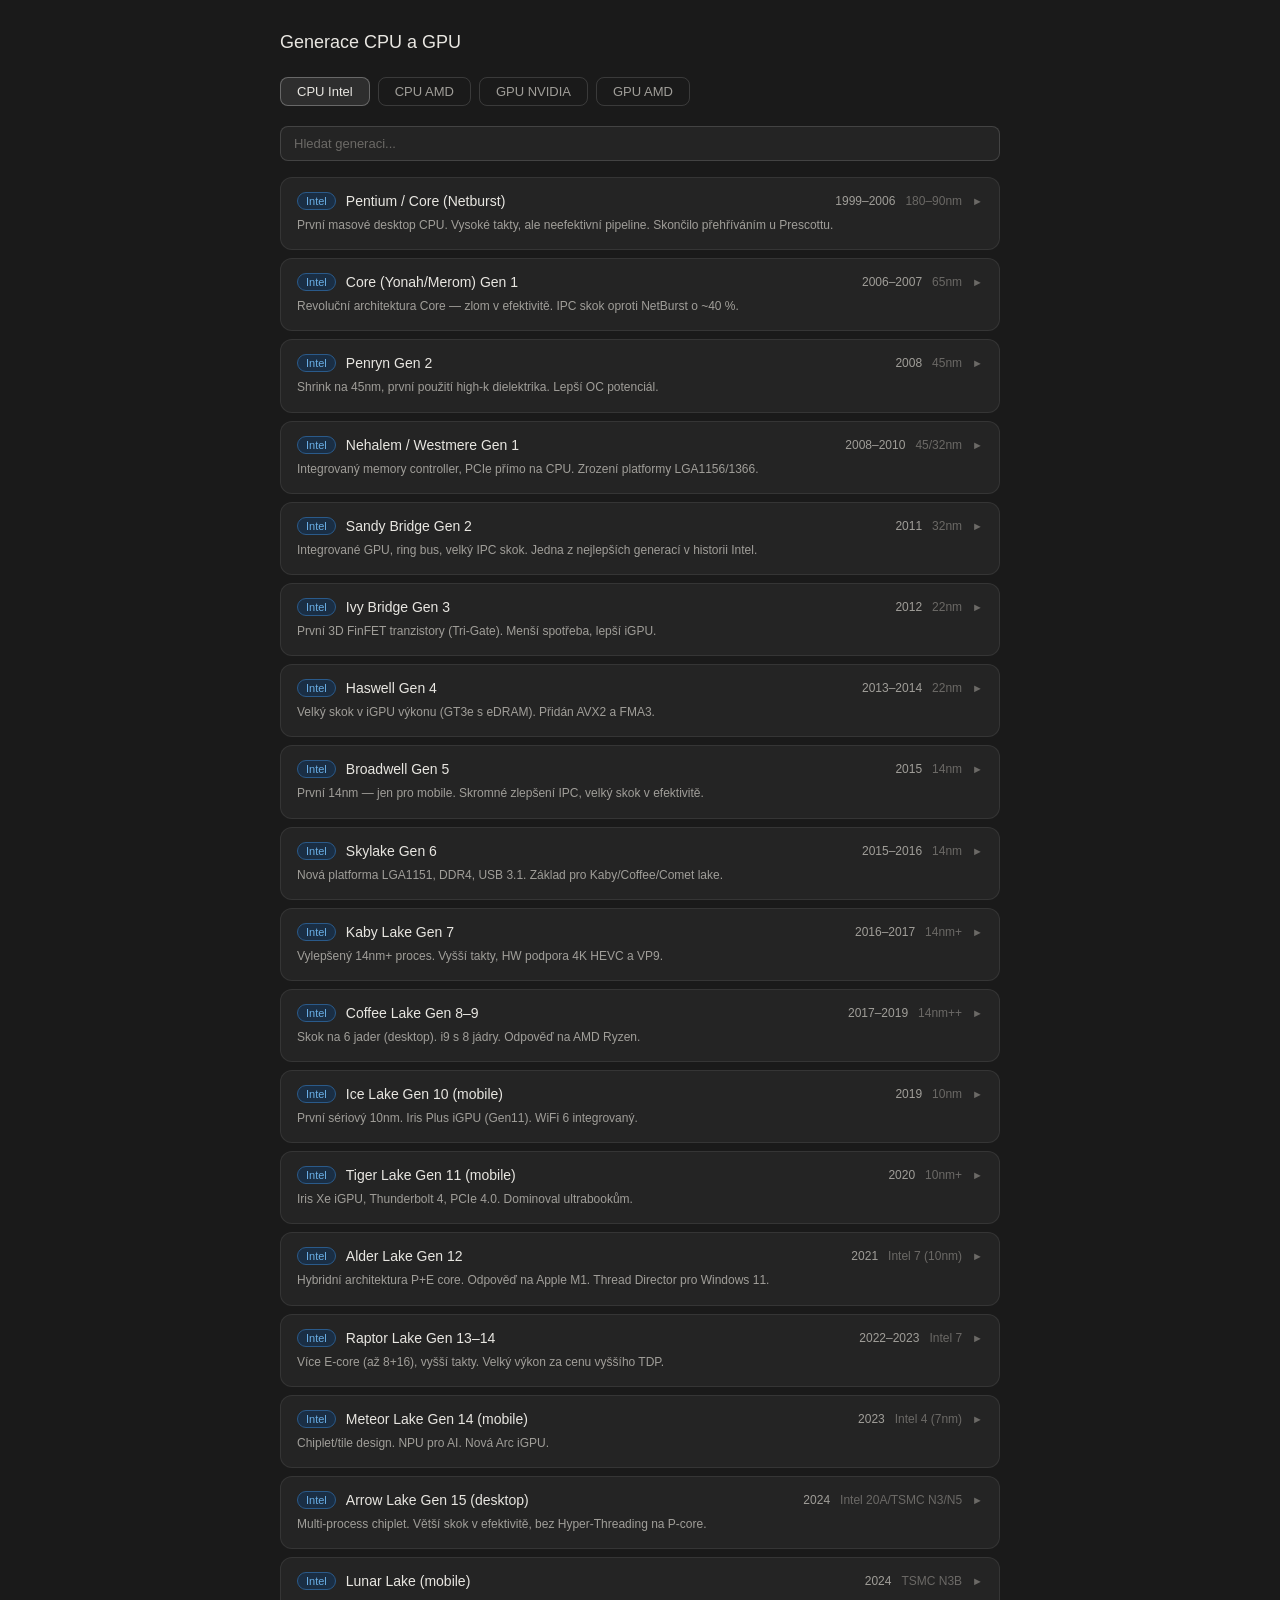
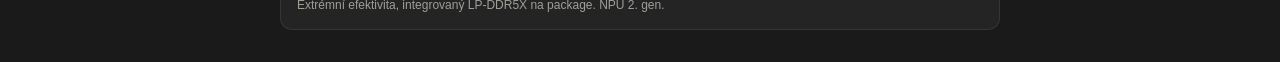
==== index.html @ dc282449 "renamed" ====
<!DOCTYPE html>
<html lang="cs">
<head>
  <meta charset="UTF-8">
  <meta name="viewport" content="width=device-width, initial-scale=1.0">
  <title>Generace CPU a GPU — Intel, AMD, NVIDIA</title>
  <link rel="stylesheet" href="style.css">
</head>
<body>

<div class="container">
  <h1>Generace CPU a GPU</h1>

  <div class="tabs" id="category-tabs">
    <button class="tab active" onclick="setCategory('cpu_intel', this)">CPU Intel</button>
    <button class="tab" onclick="setCategory('cpu_amd', this)">CPU AMD</button>
    <button class="tab" onclick="setCategory('gpu_nvidia', this)">GPU NVIDIA</button>
    <button class="tab" onclick="setCategory('gpu_amd', this)">GPU AMD</button>
  </div>

  <input class="search" type="text" placeholder="Hledat generaci..." oninput="filterCards(this.value)" id="search-input">

  <div class="gen-list" id="gen-list"></div>
</div>

<script>
const data = {
  cpu_intel: [
    { name:"Pentium / Core (Netburst)", year:"1999–2006", node:"180–90nm", badge:"Intel", tagline:"První masové desktop CPU. Vysoké takty, ale neefektivní pipeline. Skončilo přehříváním u Prescottu.", ipc:"Nízké", tdp:"25–130W", cores:"1", tech:["Hyper-Threading","NetBurst","SSE2","64-bit EM64T"] },
    { name:"Core (Yonah/Merom) Gen 1", year:"2006–2007", node:"65nm", badge:"Intel", tagline:"Revoluční architektura Core — zlom v efektivitě. IPC skok oproti NetBurst o ~40 %.", ipc:"Střední", tdp:"35–65W", cores:"2", tech:["Core mikroarchitektura","SSE3","VT-x","64-bit"] },
    { name:"Penryn Gen 2", year:"2008", node:"45nm", badge:"Intel", tagline:"Shrink na 45nm, první použití high-k dielektrika. Lepší OC potenciál.", ipc:"Střední+", tdp:"25–65W", cores:"2–4", tech:["High-k metal gate","SSE4.1","Hafnium gate"] },
    { name:"Nehalem / Westmere Gen 1", year:"2008–2010", node:"45/32nm", badge:"Intel", tagline:"Integrovaný memory controller, PCIe přímo na CPU. Zrození platformy LGA1156/1366.", ipc:"Vysoké", tdp:"45–130W", cores:"2–6", tech:["IMC","HyperThreading","QuickPath","Turbo Boost 1.0","SSE4.2"] },
    { name:"Sandy Bridge Gen 2", year:"2011", node:"32nm", badge:"Intel", tagline:"Integrované GPU, ring bus, velký IPC skok. Jedna z nejlepších generací v historii Intel.", ipc:"Velmi vysoké", tdp:"35–95W", cores:"2–6", tech:["Ring Bus","Intel HD Graphics","AVX","Turbo Boost 2.0","Quick Sync"] },
    { name:"Ivy Bridge Gen 3", year:"2012", node:"22nm", badge:"Intel", tagline:"První 3D FinFET tranzistory (Tri-Gate). Menší spotřeba, lepší iGPU.", ipc:"Velmi vysoké", tdp:"35–77W", cores:"2–4", tech:["FinFET Tri-Gate","PCIe 3.0","DX11 iGPU","USB 3.0"] },
    { name:"Haswell Gen 4", year:"2013–2014", node:"22nm", badge:"Intel", tagline:"Velký skok v iGPU výkonu (GT3e s eDRAM). Přidán AVX2 a FMA3.", ipc:"Velmi vysoké+", tdp:"15–84W", cores:"2–4", tech:["AVX2","FMA3","Iris Pro (eDRAM)","Transactional memory","VT-d"] },
    { name:"Broadwell Gen 5", year:"2015", node:"14nm", badge:"Intel", tagline:"První 14nm — jen pro mobile. Skromné zlepšení IPC, velký skok v efektivitě.", ipc:"Velmi vysoké+", tdp:"7,5–65W", cores:"2–4", tech:["14nm","eDRAM L4","Iris Pro 6200"] },
    { name:"Skylake Gen 6", year:"2015–2016", node:"14nm", badge:"Intel", tagline:"Nová platforma LGA1151, DDR4, USB 3.1. Základ pro Kaby/Coffee/Comet lake.", ipc:"+5 % vs Broadwell", tdp:"15–91W", cores:"2–4", tech:["DDR4","USB 3.1","Thunderbolt 3","Speed Shift","SGX"] },
    { name:"Kaby Lake Gen 7", year:"2016–2017", node:"14nm+", badge:"Intel", tagline:"Vylepšený 14nm+ proces. Vyšší takty, HW podpora 4K HEVC a VP9.", ipc:"+5 % vs Skylake", tdp:"15–91W", cores:"2–4", tech:["14nm+","Optane Memory","HEVC 10-bit HW","Speed Shift 2.0"] },
    { name:"Coffee Lake Gen 8–9", year:"2017–2019", node:"14nm++", badge:"Intel", tagline:"Skok na 6 jader (desktop). i9 s 8 jádry. Odpověď na AMD Ryzen.", ipc:"+3–5 %", tdp:"15–95W", cores:"2–8", tech:["14nm++","6 jader mainstream","Intel Mesh","L3 cache slab"] },
    { name:"Ice Lake Gen 10 (mobile)", year:"2019", node:"10nm", badge:"Intel", tagline:"První sériový 10nm. Iris Plus iGPU (Gen11). WiFi 6 integrovaný.", ipc:"+18 % IPC (Sunny Cove)", tdp:"9–28W", cores:"2–4", tech:["Sunny Cove","Gen11 iGPU","WiFi 6","Thunderbolt 3","DL Boost"] },
    { name:"Tiger Lake Gen 11 (mobile)", year:"2020", node:"10nm+", badge:"Intel", tagline:"Iris Xe iGPU, Thunderbolt 4, PCIe 4.0. Dominoval ultrabookům.", ipc:"+19 % (Willow Cove)", tdp:"7–28W", cores:"2–4", tech:["Willow Cove","Iris Xe","PCIe 4.0","TB4","LP DDR5"] },
    { name:"Alder Lake Gen 12", year:"2021", node:"Intel 7 (10nm)", badge:"Intel", tagline:"Hybridní architektura P+E core. Odpověď na Apple M1. Thread Director pro Windows 11.", ipc:"+19 % P-core", tdp:"9–125W", cores:"až 16 (8P+8E)", tech:["P-core (Golden Cove)","E-core (Gracemont)","DDR5","PCIe 5.0","Thread Director"] },
    { name:"Raptor Lake Gen 13–14", year:"2022–2023", node:"Intel 7", badge:"Intel", tagline:"Více E-core (až 8+16), vyšší takty. Velký výkon za cenu vyššího TDP.", ipc:"+15 % multi-thread", tdp:"9–253W", cores:"až 24 (8P+16E)", tech:["Raptor Cove P-core","Gracemont E-core","DDR5-5600","PCIe 5.0"] },
    { name:"Meteor Lake Gen 14 (mobile)", year:"2023", node:"Intel 4 (7nm)", badge:"Intel", tagline:"Chiplet/tile design. NPU pro AI. Nová Arc iGPU.", ipc:"Mírný skok", tdp:"9–28W", cores:"4–6 P+8 E", tech:["Intel 4 (EUV)","Tiled architecture","NPU (AI)","Arc Xe-LPG iGPU","LP E5"] },
    { name:"Arrow Lake Gen 15 (desktop)", year:"2024", node:"Intel 20A/TSMC N3/N5", badge:"Intel", tagline:"Multi-process chiplet. Větší skok v efektivitě, bez Hyper-Threading na P-core.", ipc:"+14 % ST", tdp:"9–125W", cores:"8P+16E", tech:["TSMC N3 P-tiles","NPU","PCIe 5.0","DDR5","bez HT"] },
    { name:"Lunar Lake (mobile)", year:"2024", node:"TSMC N3B", badge:"Intel", tagline:"Extrémní efektivita, integrovaný LP-DDR5X na package. NPU 2. gen.", ipc:"Srovnatelný Apple M3", tdp:"8–17W", cores:"4P+4E", tech:["TSMC N3B","48 TOPS NPU","Arc 8-core iGPU","on-package RAM"] },
  ],
  cpu_amd: [
    { name:"K5 / K6", year:"1996–1999", node:"350–250nm", badge:"AMD", tagline:"AMD vs Intel Pentium. K6-2 přidal 3DNow! SIMD instrukce.", ipc:"Podobné Pentium", tdp:"7–20W", cores:"1", tech:["3DNow!","x86","Socket 7/Super7"] },
    { name:"Athlon / Thunderbird", year:"1999–2001", node:"250–180nm", badge:"AMD", tagline:"Historický zlom — AMD porazilo Intel ve výkonu. 1 GHz jako první.", ipc:"Vyšší než P3", tdp:"40–72W", cores:"1", tech:["EV6 bus","FPU","200/266MHz FSB"] },
    { name:"Athlon 64 / FX (K8)", year:"2003–2006", node:"130–90nm", badge:"AMD", tagline:"AMD jako první s 64-bit x86-64 (AMD64). Integrovaný memory controller.", ipc:"Vyšší než P4", tdp:"62–110W", cores:"1–2", tech:["AMD64 (x86-64)","HyperTransport","NX bit","IMC","SSE2"] },
    { name:"Phenom / Phenom II (K10)", year:"2007–2012", node:"65–45nm", badge:"AMD", tagline:"První nativní quad-core. Phenom II byl kompetitivní s Core 2 Quad.", ipc:"Mírně pod Core 2", tdp:"65–140W", cores:"2–6", tech:["HyperTransport 3","AM2+/AM3","DDR3","SSE4a"] },
    { name:"Bulldozer / Piledriver (FX)", year:"2011–2014", node:"32nm", badge:"AMD", tagline:"Nová modulová architektura — 2 jádra sdílí FPU. Kontroverzní design, nižší IPC.", ipc:"Nižší než Sandy Bridge", tdp:"65–220W", cores:"4–8", tech:["Modul 2+1FPU","CMT","FMA4","XOP","AM3+"] },
    { name:"Excavator / Carrizo (APU)", year:"2015–2016", node:"28nm", badge:"AMD", tagline:"Poslední Bulldozer odvětvení. Lepší efektivita, silné iGPU (GCN).", ipc:"Střední", tdp:"15–65W", cores:"2–4", tech:["GCN iGPU","DDR4 (APU)","HSA","FP4 socket"] },
    { name:"Zen 1 (Ryzen 1000)", year:"2017", node:"14nm (GF)", badge:"AMD", tagline:"REVOLUČNÍ comeback. IPC skok +52 % oproti Excavatoru. Ryzen přepisoval trh.", ipc:"+52 % vs Excavator", tdp:"15–95W", cores:"4–8 (16 EPYC)", tech:["Zen mikroarchitektura","SMT","SenseMI","AM4","DDR4","PCIe 3.0"] },
    { name:"Zen+ (Ryzen 2000)", year:"2018", node:"12nm (GF)", badge:"AMD", tagline:"Shrink a optimalizace. XFR2, Precision Boost 2, nižší latence L3 cache.", ipc:"+3 % vs Zen 1", tdp:"15–105W", cores:"4–8", tech:["12nm","Precision Boost 2","XFR2","StoreMI"] },
    { name:"Zen 2 (Ryzen 3000)", year:"2019", node:"7nm (TSMC)", badge:"AMD", tagline:"Přechod na 7nm a chiplet design. PCIe 4.0, 2x L3 cache. Porážka Intel v IPC.", ipc:"+15 % vs Zen+", tdp:"15–105W", cores:"6–16 (64 EPYC)", tech:["7nm","Chiplet + I/O die","PCIe 4.0","DDR4-3200","2x L3 cache"] },
    { name:"Zen 3 (Ryzen 5000)", year:"2020", node:"7nm TSMC N7P", badge:"AMD", tagline:"Unifikovaný 8-core CCX — všechna jádra vidí celou L3. Porážka Intel v herním výkonu.", ipc:"+19 % vs Zen 2", tdp:"15–105W", cores:"6–16", tech:["Unified CCX","32MB L3 per CCD","PCIe 4.0","AM4","FCLK 1800MHz"] },
    { name:"Zen 4 (Ryzen 7000)", year:"2022", node:"5nm TSMC N5", badge:"AMD", tagline:"Nová platforma AM5 (LGA), DDR5, PCIe 5.0, integrované RDNA2 iGPU.", ipc:"+13 % vs Zen 3", tdp:"35–170W", cores:"6–16 (96 EPYC)", tech:["5nm","AM5 LGA1718","DDR5","PCIe 5.0","iGPU RDNA2","AVX-512"] },
    { name:"Zen 4c (Ryzen/EPYC)", year:"2023", node:"4nm TSMC", badge:"AMD", tagline:"Kompaktní Zen 4 jádra — 3x hustota. Primárně pro server a efektivní segmenty.", ipc:"=Zen 4", tdp:"Nižší", cores:"až 128 (EPYC)", tech:["Dense core","3x vyšší hustota","Genoa-X 3D V-cache"] },
    { name:"Zen 5 (Ryzen 9000)", year:"2024", node:"4nm TSMC N4", badge:"AMD", tagline:"Přepracovaný frontend, 2x šířka fetch, větší OoO buffery. Velký IPC skok.", ipc:"+16 % IPC avg", tdp:"35–170W", cores:"6–16", tech:["TSMC N4","Zdvojená šířka frontendu","AVX-512 vylepšení","AM5","DDR5-5600"] },
  ],
  gpu_nvidia: [
    { name:"GeForce 256 / GeForce 2", year:"1999–2001", node:"220nm", badge:"NVIDIA", tagline:"Vynález T&L hardware (Transformation & Lighting). Vznik pojmu GPU.", ipc:"–", tdp:"15–30W", cores:"–", tech:["Hardware T&L","32-bit barvy","HDTV výstup"] },
    { name:"GeForce 3 / 4 Ti (NV20/25)", year:"2001–2002", node:"150nm", badge:"NVIDIA", tagline:"První programovatelné shadery (Vertex/Pixel shader 1.x). DirectX 8.", ipc:"–", tdp:"40–60W", cores:"–", tech:["Vertex Shader 1.1","Pixel Shader 1.4","DX8","MSAA"] },
    { name:"GeForce 5 (FX, NV30)", year:"2003", node:"130nm", badge:"NVIDIA", tagline:"Zklamání generace. Přehřívání, složitý shader engine. Konkurence ATI Radeon 9700 vítězila.", ipc:"–", tdp:"70–80W", cores:"–", tech:["Pixel Shader 2.0a","CineFX engine","128-bit barvy"] },
    { name:"GeForce 6 / 7 (NV40/G70)", year:"2004–2006", node:"130–90nm", badge:"NVIDIA", tagline:"Silná generace. SLI návrat, HDR, PureVideo HW dekódování. G70 = GTX 7800.", ipc:"–", tdp:"60–110W", cores:"–", tech:["SM 3.0","SLI","PureVideo","Shader Model 3.0","HDR"] },
    { name:"GeForce 8 / 9 (Tesla/G80)", year:"2006–2008", node:"90–65nm", badge:"NVIDIA", tagline:"REVOLUCIONÁLNÍ! Unified shader model, CUDA, DX10. G80 přepsal GPU architektury.", ipc:"–", tdp:"100–175W", cores:"128–128", tech:["Unified Shaders","CUDA","DirectX 10","GPGPU","PhysX"] },
    { name:"GeForce GTX 200 (GT200)", year:"2008–2009", node:"65nm", badge:"NVIDIA", tagline:"Více shader procesorů, double precision FP64. Masivní čip (754mm²).", ipc:"–", tdp:"150–236W", cores:"240", tech:["240 CUDA cores","FP64","PhysX","3D Vision"] },
    { name:"GeForce GTX 400/500 (Fermi)", year:"2010–2011", node:"40nm", badge:"NVIDIA", tagline:"CUDA 2.0, ECC paměť, L2 cache, OpenCL. Výpočetní GPU éra. Ale vysoký TDP.", ipc:"–", tdp:"150–244W", cores:"512", tech:["CUDA 2.0","L1/L2 cache","ECC","OpenCL 1.1","Tessellation"] },
    { name:"GeForce GTX 600/700 (Kepler)", year:"2012–2013", node:"28nm", badge:"NVIDIA", tagline:"GPU Boost, TXAA, FXAA. Efektivní architektura. GTX 680 dominovalo trhu.", ipc:"–", tdp:"150–250W", cores:"1536–2880", tech:["GPU Boost","TXAA","FXAA","GeForce Experience","CUDA 3.0"] },
    { name:"GeForce GTX 900 (Maxwell)", year:"2014–2015", node:"28nm", badge:"NVIDIA", tagline:"Výrazně lepší efektivita. VXGI (voxel GI), MFAA. GTX 980 Ti exceloval.", ipc:"–", tdp:"120–250W", cores:"2048–3072", tech:["Maxwell arch","MFAA","VXAO","DSR","GameWorks"] },
    { name:"GeForce GTX 1000 (Pascal)", year:"2016–2017", node:"16nm FinFET", badge:"NVIDIA", tagline:"Skok na 16nm. GTX 1080 Ti legendární. HBM2 na P100, GDDR5X pro spotřební. Ansel.", ipc:"–", tdp:"75–250W", cores:"1280–3840", tech:["16nm FinFET","NVLink","FP16","Ansel","ShadowPlay","DX12"] },
    { name:"GeForce RTX 2000 (Turing)", year:"2018", node:"12nm NFF", badge:"NVIDIA", tagline:"HW Ray Tracing, Tensor cores (DLSS 1.0). První RT GPU. Drahé, DLSS 1.0 průměrné.", ipc:"–", tdp:"75–260W", cores:"1920–4352", tech:["RT Cores","Tensor Cores","DLSS 1.0","Mesh Shaders","VRS"] },
    { name:"GeForce RTX 3000 (Ampere)", year:"2020", node:"Samsung 8nm", badge:"NVIDIA", tagline:"DLSS 2.0 (skvělé), 2x RT výkon, GDDR6X. RTX 3080/3090 dominantní generace.", ipc:"–", tdp:"80–350W", cores:"3584–10496", tech:["2x RT","DLSS 2.0","GDDR6X","AV1 encode","Resizable BAR","PCIe 4.0"] },
    { name:"GeForce RTX 4000 (Ada Lovelace)", year:"2022", node:"TSMC 4nm", badge:"NVIDIA", tagline:"DLSS 3 Frame Generation, 4x RT vs Ampere. RTX 4090 rekordní výkon. Vysoké ceny.", ipc:"–", tdp:"70–450W", cores:"3840–16384", tech:["DLSS 3 Frame Gen","4nm TSMC","AV1 encode/decode","Shader Execution Reorder","DLSS 3.5 Ray Recon"] },
    { name:"GeForce RTX 5000 (Blackwell)", year:"2025", node:"TSMC 4nm N4P", badge:"NVIDIA", tagline:"DLSS 4 Multi Frame Gen (až 8x frames!), GB202 obří čip, GDDR7. Nová MFG éra.", ipc:"–", tdp:"250–600W", cores:"7680–21760", tech:["DLSS 4 Multi Frame Gen","GDDR7","Transformer AI model DLSS","GB202 chip","PCIe 5.0"] },
  ],
  gpu_amd: [
    { name:"Radeon R100/R200 (2000–2002)", year:"2000–2002", node:"180nm", badge:"AMD", tagline:"HyperZ, komprese hloubky. R200 přinesl Pixel Shader 1.4.", ipc:"–", tdp:"20–40W", cores:"–", tech:["HyperZ","Pixel Shader 1.4","Truform","FSAA"] },
    { name:"Radeon R300/R400 (9700–X800)", year:"2002–2005", node:"150–110nm", badge:"AMD", tagline:"R300 (Radeon 9700 Pro) historicky porazilo GeForce 4 Ti. Shader Model 2.0.", ipc:"–", tdp:"55–80W", cores:"–", tech:["SM 2.0","SMARTSHADER","SMOOTHVISION","HyperZ III"] },
    { name:"Radeon X1000 (R500)", year:"2005–2007", node:"90nm", badge:"AMD", tagline:"SM 3.0, Shader Model 3.0. Kompetitivní s GeForce 7.", ipc:"–", tdp:"80–110W", cores:"–", tech:["Shader Model 3.0","AVIVO (video)","CrossFire","HDR"] },
    { name:"Radeon HD 2000–4000 (TeraScale)", year:"2007–2009", node:"65–55nm", badge:"AMD", tagline:"Unified shader architektura, DirectX 10/10.1. HD 4870 velmi dobré poměr cena/výkon.", ipc:"–", tdp:"75–160W", cores:"320–1600", tech:["Unified Shaders","DX10.1","UVD (HW video)","CrossFireX","GDDR5"] },
    { name:"Radeon HD 5000–6000 (TeraScale 2/3)", year:"2009–2011", node:"40nm", badge:"AMD", tagline:"HD 5870 první DX11 GPU na trhu. Eyefinity (až 6 monitorů). HDMI 1.4a.", ipc:"–", tdp:"27–228W", cores:"800–1536", tech:["DX11 jako první","Eyefinity","OpenCL 1.1","HW Tessellation"] },
    { name:"Radeon HD 7000 (GCN 1.0)", year:"2011–2012", node:"28nm", badge:"AMD", tagline:"Nová GCN architektura – masivní GPGPU schopnosti. HD 7970 dominovalo.", ipc:"–", tdp:"100–250W", cores:"1024–2048", tech:["GCN architekt.","Compute queues","AMD APP","PCI-E 3.0","ZeroCore"] },
    { name:"Radeon R9 200/300 (GCN 2/3)", year:"2013–2015", node:"28nm", badge:"AMD", tagline:"Mantle API (předchůdce Vulkanu/DX12), TrueAudio, FreeSync.", ipc:"–", tdp:"95–275W", cores:"1024–4096", tech:["Mantle API","TrueAudio","FreeSync","DX11.2","GCN 2/3"] },
    { name:"RX 400/500 (Polaris, GCN 4)", year:"2016–2017", node:"14nm", badge:"AMD", tagline:"14nm přineslo velký efektivitní skok. RX 480 skvělý mainstream výkon.", ipc:"–", tdp:"75–185W", cores:"896–2304", tech:["14nm FinFET","DX12","Vulkan","HDMI 2.0","FreeSync 2"] },
    { name:"RX Vega (GCN 5)", year:"2017–2018", node:"14nm", badge:"AMD", tagline:"HBM2 paměť, NCU (Next Compute Unit). Vega 64 konkurovala GTX 1080.", ipc:"–", tdp:"150–295W", cores:"2048–4096", tech:["HBM2","NCU","Rapid Packed Math","FP16","ROCm"] },
    { name:"RX 5000 (RDNA 1)", year:"2019", node:"7nm TSMC", badge:"AMD", tagline:"Nová RDNA architektura, +50 % výkon/watt vs GCN. PCIe 4.0, GDDR6.", ipc:"+25 % IPC", tdp:"80–225W", cores:"1024–2560", tech:["RDNA 1.0","PCIe 4.0","GDDR6","NAVI čip","Radeon Image Sharpening"] },
    { name:"RX 6000 (RDNA 2)", year:"2020", node:"7nm TSMC", badge:"AMD", tagline:"HW Ray Tracing, Infinity Cache (128MB), RX 6900 XT porazilo RTX 3080.", ipc:"+26 % IPC", tdp:"100–300W", cores:"1792–5120", tech:["RDNA 2","HW Ray Tracing","Infinity Cache","Smart Access Memory","FidelityFX SR 1.0"] },
    { name:"RX 7000 (RDNA 3)", year:"2022", node:"5nm+6nm (chiplet)", badge:"AMD", tagline:"První chiplet GPU design (compute 5nm + cache 6nm). AI akcelerace, AV1 encode.", ipc:"+54 % perf/W", tdp:"54–355W", cores:"2048–6144", tech:["Chiplet GPU","RDNA 3","5nm+6nm","AI ACC","FSR 3","AV1 encode"] },
    { name:"RX 9000 (RDNA 4)", year:"2025", node:"4nm TSMC N4P", badge:"AMD", tagline:"Masivní RT skok (2x), AI akcelerace, FSR 4 s ML upscalingem. RX 9070 XT vs RTX 5070.", ipc:"+35–40 % RT", tdp:"150–304W", cores:"3072–4096", tech:["RDNA 4","4nm TSMC","2x RT perf","AI Shaders","FSR 4 ML","DisplayPort 2.1"] },
  ]
};

let currentCategory = 'cpu_intel';
let expanded = null;

function setCategory(cat, btn) {
  currentCategory = cat;
  expanded = null;
  document.querySelectorAll('.tab').forEach(t => t.classList.remove('active'));
  btn.classList.add('active');
  document.getElementById('search-input').value = '';
  render();
}

function filterCards(query) {
  render(query);
}

function toggle(idx) {
  expanded = expanded === idx ? null : idx;
  render(document.getElementById('search-input').value);
}

function render(query = '') {
  const list = document.getElementById('gen-list');
  const items = data[currentCategory];
  const q = query.toLowerCase();
  const filtered = items.filter(d =>
    !q || d.name.toLowerCase().includes(q) || d.tech.some(t => t.toLowerCase().includes(q)) || d.tagline.toLowerCase().includes(q)
  );
  const badgeClass = currentCategory.includes('intel') ? 'intel-badge' : currentCategory.includes('nvidia') ? 'nvidia-badge' : 'amd-badge';

  list.innerHTML = filtered.map((d) => {
    const realIdx = items.indexOf(d);
    const isExp = expanded === realIdx;
    return `<div class="gen-card${isExp ? ' expanded' : ''}" onclick="toggle(${realIdx})">
      <div class="gen-header">
        <span class="gen-badge ${badgeClass}">${d.badge}</span>
        <span class="gen-name">${d.name}</span>
        <span class="gen-year">${d.year}</span>
        <span class="gen-node">${d.node}</span>
        <span class="arrow">&#9658;</span>
      </div>
      <div class="gen-tagline">${d.tagline}</div>
      ${isExp ? `<div class="gen-detail">
        <div class="detail-grid">
          <div class="detail-item"><div class="detail-label">IPC / výkon</div><div class="detail-val">${d.ipc}</div></div>
          <div class="detail-item"><div class="detail-label">TDP</div><div class="detail-val">${d.tdp}</div></div>
          <div class="detail-item"><div class="detail-label">Jádra / jednotky</div><div class="detail-val">${d.cores}</div></div>
          <div class="detail-item"><div class="detail-label">Výrobní uzel</div><div class="detail-val">${d.node}</div></div>
        </div>
        <div class="tech-tags">${d.tech.map(t => `<span class="tech-tag">${t}</span>`).join('')}</div>
      </div>` : ''}
    </div>`;
  }).join('');
}

render();
</script>

</body>
</html>
---- style.css ----
*, *::before, *::after {
  box-sizing: border-box;
  margin: 0;
  padding: 0;
}

:root {
  --bg-page:        #1a1a1a;
  --bg-primary:     #242424;
  --bg-secondary:   #2e2e2e;
  --bg-hover:       #333333;

  --text-primary:   #e8e6e1;
  --text-secondary: #a09e99;
  --text-tertiary:  #6b6966;

  --border-faint:   rgba(255,255,255,0.08);
  --border-subtle:  rgba(255,255,255,0.14);
  --border-strong:  rgba(255,255,255,0.28);

  --radius-sm:  6px;
  --radius-md:  8px;
  --radius-lg:  12px;
  --radius-pill: 20px;

  --font: -apple-system, BlinkMacSystemFont, "Segoe UI", Roboto, sans-serif;

  /* Badge barvy */
  --intel-bg:     #1a2e44;
  --intel-text:   #6aafe6;
  --intel-border: #2a5a8a;

  --amd-bg:       #3a1a0e;
  --amd-text:     #e0724a;
  --amd-border:   #7a3010;

  --nvidia-bg:    #1a2e10;
  --nvidia-text:  #76b83a;
  --nvidia-border:#3a6018;
}

/* ── Základní layout ─────────────────────────────────── */
body {
  font-family: var(--font);
  background: var(--bg-page);
  color: var(--text-primary);
  min-height: 100vh;
  padding: 2rem 1rem;
}

.container {
  max-width: 720px;
  margin: 0 auto;
}

h1 {
  font-size: 18px;
  font-weight: 500;
  color: var(--text-primary);
  margin-bottom: 1.5rem;
}

/* ── Záložky kategorie ───────────────────────────────── */
.tabs {
  display: flex;
  gap: 8px;
  flex-wrap: wrap;
  margin-bottom: 1.25rem;
}

.tab {
  padding: 6px 16px;
  border-radius: var(--radius-md);
  border: 1px solid var(--border-subtle);
  background: transparent;
  color: var(--text-secondary);
  font-family: var(--font);
  font-size: 13px;
  cursor: pointer;
  transition: background 0.15s, border-color 0.15s, color 0.15s;
}

.tab:hover {
  background: var(--bg-secondary);
  color: var(--text-primary);
}

.tab.active {
  background: var(--bg-secondary);
  color: var(--text-primary);
  border-color: var(--border-strong);
  font-weight: 500;
}

/* ── Vyhledávání ─────────────────────────────────────── */
.search {
  width: 100%;
  padding: 9px 13px;
  border-radius: var(--radius-md);
  border: 1px solid var(--border-subtle);
  background: var(--bg-primary);
  color: var(--text-primary);
  font-family: var(--font);
  font-size: 13px;
  margin-bottom: 1rem;
  outline: none;
  transition: border-color 0.15s;
}

.search::placeholder {
  color: var(--text-tertiary);
}

.search:focus {
  border-color: var(--border-strong);
}

/* ── Seznam karet ────────────────────────────────────── */
.gen-list {
  display: flex;
  flex-direction: column;
  gap: 8px;
}

/* ── Karta generace ──────────────────────────────────── */
.gen-card {
  background: var(--bg-primary);
  border: 1px solid var(--border-faint);
  border-radius: var(--radius-lg);
  padding: 14px 16px;
  cursor: pointer;
  transition: border-color 0.15s, background 0.15s;
}

.gen-card:hover {
  border-color: var(--border-subtle);
  background: var(--bg-hover);
}

.gen-card.expanded {
  border-color: var(--border-strong);
}

/* ── Hlavička karty ──────────────────────────────────── */
.gen-header {
  display: flex;
  align-items: center;
  gap: 10px;
}

.gen-name {
  font-size: 14px;
  font-weight: 500;
  color: var(--text-primary);
  flex: 1;
}

.gen-year {
  font-size: 12px;
  color: var(--text-secondary);
  white-space: nowrap;
}

.gen-node {
  font-size: 12px;
  color: var(--text-tertiary);
  white-space: nowrap;
}

.arrow {
  font-size: 11px;
  color: var(--text-tertiary);
  transition: transform 0.2s;
  flex-shrink: 0;
}

.gen-card.expanded .arrow {
  transform: rotate(90deg);
}

/* ── Badge (Intel / AMD / NVIDIA) ────────────────────── */
.gen-badge {
  font-size: 11px;
  font-weight: 500;
  padding: 2px 8px;
  border-radius: var(--radius-pill);
  border: 1px solid transparent;
  white-space: nowrap;
}

.intel-badge {
  background: var(--intel-bg);
  color: var(--intel-text);
  border-color: var(--intel-border);
}

.amd-badge {
  background: var(--amd-bg);
  color: var(--amd-text);
  border-color: var(--amd-border);
}

.nvidia-badge {
  background: var(--nvidia-bg);
  color: var(--nvidia-text);
  border-color: var(--nvidia-border);
}

/* ── Popis pod hlavičkou ─────────────────────────────── */
.gen-tagline {
  font-size: 12px;
  color: var(--text-secondary);
  margin-top: 6px;
  line-height: 1.6;
}

/* ── Rozbalený detail ────────────────────────────────── */
.gen-detail {
  margin-top: 12px;
  padding-top: 12px;
  border-top: 1px solid var(--border-faint);
  display: none;
}

.gen-card.expanded .gen-detail {
  display: block;
}

.detail-grid {
  display: grid;
  grid-template-columns: 1fr 1fr;
  gap: 8px;
  margin-bottom: 10px;
}

.detail-item {
  background: var(--bg-secondary);
  border-radius: var(--radius-md);
  padding: 8px 10px;
}

.detail-label {
  font-size: 11px;
  color: var(--text-tertiary);
  margin-bottom: 3px;
}

.detail-val {
  font-size: 13px;
  color: var(--text-primary);
  font-weight: 500;
}

/* ── Tech tagy ───────────────────────────────────────── */
.tech-tags {
  display: flex;
  flex-wrap: wrap;
  gap: 5px;
  margin-top: 8px;
}

.tech-tag {
  font-size: 11px;
  padding: 2px 8px;
  border-radius: var(--radius-pill);
  background: var(--bg-secondary);
  color: var(--text-secondary);
  border: 1px solid var(--border-faint);
}

/* ── Responzivita ────────────────────────────────────── */
@media (max-width: 480px) {
  body {
    padding: 1rem 0.75rem;
  }

  .gen-node {
    display: none;
  }

  .detail-grid {
    grid-template-columns: 1fr;
  }
}
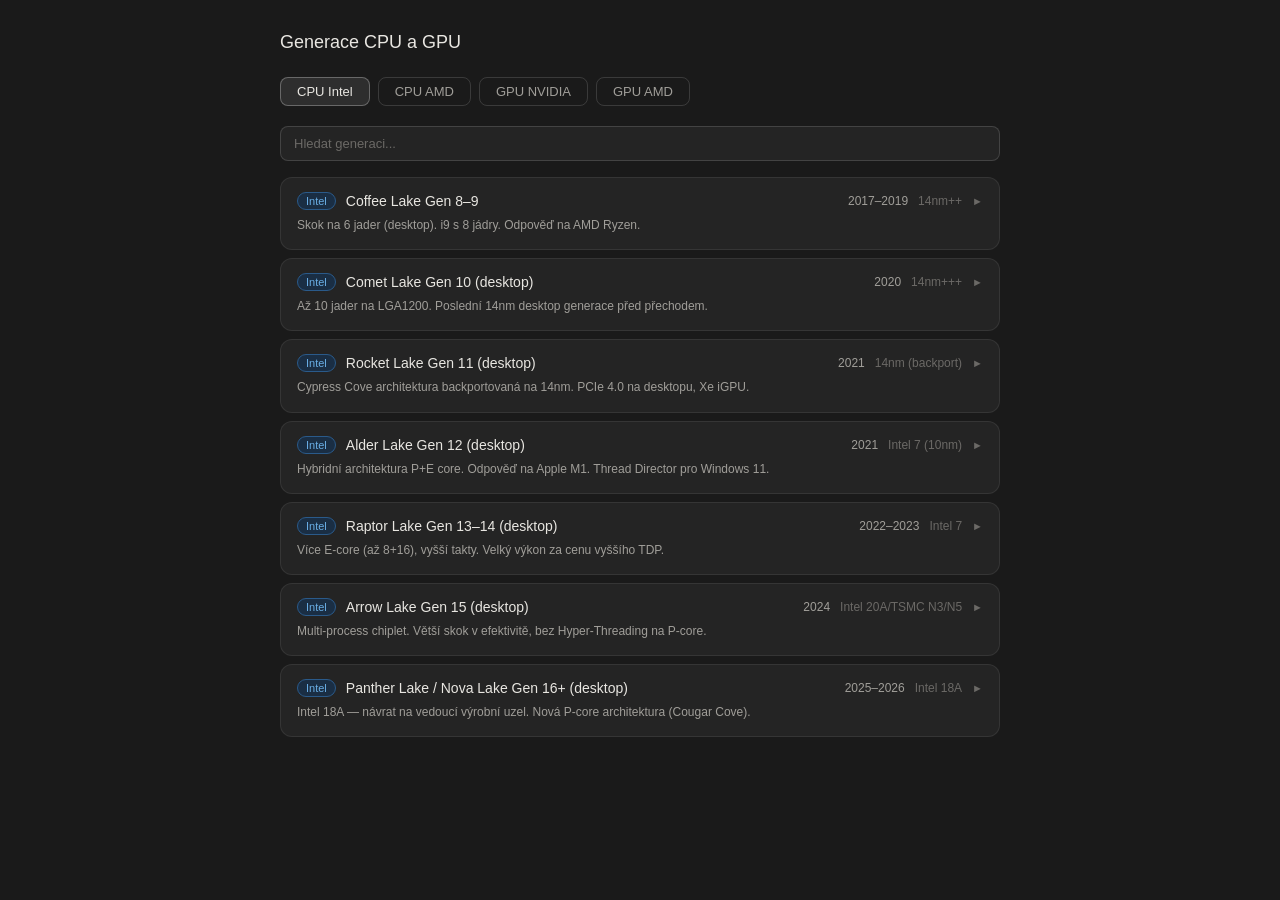
==== commit 47925367: "shortened" ====
--- a/index.html
+++ b/index.html
@@ -5,6 +5,44 @@
   <meta name="viewport" content="width=device-width, initial-scale=1.0">
   <title>Generace CPU a GPU — Intel, AMD, NVIDIA</title>
   <link rel="stylesheet" href="style.css">
+  <style>
+    .innovations {
+      margin-top: 10px;
+      padding: 10px 12px;
+      background: var(--bg-secondary);
+      border-radius: var(--radius-md);
+      border-left: 2px solid var(--border-strong);
+    }
+    .innovations-label {
+      font-size: 11px;
+      color: var(--text-tertiary);
+      margin-bottom: 5px;
+      text-transform: uppercase;
+      letter-spacing: 0.05em;
+    }
+    .innovations ul {
+      list-style: none;
+      padding: 0;
+      margin: 0;
+      display: flex;
+      flex-direction: column;
+      gap: 4px;
+    }
+    .innovations ul li {
+      font-size: 12px;
+      color: var(--text-secondary);
+      line-height: 1.5;
+      padding-left: 12px;
+      position: relative;
+    }
+    .innovations ul li::before {
+      content: "→";
+      position: absolute;
+      left: 0;
+      color: var(--text-tertiary);
+      font-size: 11px;
+    }
+  </style>
 </head>
 <body>
 
@@ -26,70 +64,280 @@
 <script>
 const data = {
   cpu_intel: [
-    { name:"Pentium / Core (Netburst)", year:"1999–2006", node:"180–90nm", badge:"Intel", tagline:"První masové desktop CPU. Vysoké takty, ale neefektivní pipeline. Skončilo přehříváním u Prescottu.", ipc:"Nízké", tdp:"25–130W", cores:"1", tech:["Hyper-Threading","NetBurst","SSE2","64-bit EM64T"] },
-    { name:"Core (Yonah/Merom) Gen 1", year:"2006–2007", node:"65nm", badge:"Intel", tagline:"Revoluční architektura Core — zlom v efektivitě. IPC skok oproti NetBurst o ~40 %.", ipc:"Střední", tdp:"35–65W", cores:"2", tech:["Core mikroarchitektura","SSE3","VT-x","64-bit"] },
-    { name:"Penryn Gen 2", year:"2008", node:"45nm", badge:"Intel", tagline:"Shrink na 45nm, první použití high-k dielektrika. Lepší OC potenciál.", ipc:"Střední+", tdp:"25–65W", cores:"2–4", tech:["High-k metal gate","SSE4.1","Hafnium gate"] },
-    { name:"Nehalem / Westmere Gen 1", year:"2008–2010", node:"45/32nm", badge:"Intel", tagline:"Integrovaný memory controller, PCIe přímo na CPU. Zrození platformy LGA1156/1366.", ipc:"Vysoké", tdp:"45–130W", cores:"2–6", tech:["IMC","HyperThreading","QuickPath","Turbo Boost 1.0","SSE4.2"] },
-    { name:"Sandy Bridge Gen 2", year:"2011", node:"32nm", badge:"Intel", tagline:"Integrované GPU, ring bus, velký IPC skok. Jedna z nejlepších generací v historii Intel.", ipc:"Velmi vysoké", tdp:"35–95W", cores:"2–6", tech:["Ring Bus","Intel HD Graphics","AVX","Turbo Boost 2.0","Quick Sync"] },
-    { name:"Ivy Bridge Gen 3", year:"2012", node:"22nm", badge:"Intel", tagline:"První 3D FinFET tranzistory (Tri-Gate). Menší spotřeba, lepší iGPU.", ipc:"Velmi vysoké", tdp:"35–77W", cores:"2–4", tech:["FinFET Tri-Gate","PCIe 3.0","DX11 iGPU","USB 3.0"] },
-    { name:"Haswell Gen 4", year:"2013–2014", node:"22nm", badge:"Intel", tagline:"Velký skok v iGPU výkonu (GT3e s eDRAM). Přidán AVX2 a FMA3.", ipc:"Velmi vysoké+", tdp:"15–84W", cores:"2–4", tech:["AVX2","FMA3","Iris Pro (eDRAM)","Transactional memory","VT-d"] },
-    { name:"Broadwell Gen 5", year:"2015", node:"14nm", badge:"Intel", tagline:"První 14nm — jen pro mobile. Skromné zlepšení IPC, velký skok v efektivitě.", ipc:"Velmi vysoké+", tdp:"7,5–65W", cores:"2–4", tech:["14nm","eDRAM L4","Iris Pro 6200"] },
-    { name:"Skylake Gen 6", year:"2015–2016", node:"14nm", badge:"Intel", tagline:"Nová platforma LGA1151, DDR4, USB 3.1. Základ pro Kaby/Coffee/Comet lake.", ipc:"+5 % vs Broadwell", tdp:"15–91W", cores:"2–4", tech:["DDR4","USB 3.1","Thunderbolt 3","Speed Shift","SGX"] },
-    { name:"Kaby Lake Gen 7", year:"2016–2017", node:"14nm+", badge:"Intel", tagline:"Vylepšený 14nm+ proces. Vyšší takty, HW podpora 4K HEVC a VP9.", ipc:"+5 % vs Skylake", tdp:"15–91W", cores:"2–4", tech:["14nm+","Optane Memory","HEVC 10-bit HW","Speed Shift 2.0"] },
-    { name:"Coffee Lake Gen 8–9", year:"2017–2019", node:"14nm++", badge:"Intel", tagline:"Skok na 6 jader (desktop). i9 s 8 jádry. Odpověď na AMD Ryzen.", ipc:"+3–5 %", tdp:"15–95W", cores:"2–8", tech:["14nm++","6 jader mainstream","Intel Mesh","L3 cache slab"] },
-    { name:"Ice Lake Gen 10 (mobile)", year:"2019", node:"10nm", badge:"Intel", tagline:"První sériový 10nm. Iris Plus iGPU (Gen11). WiFi 6 integrovaný.", ipc:"+18 % IPC (Sunny Cove)", tdp:"9–28W", cores:"2–4", tech:["Sunny Cove","Gen11 iGPU","WiFi 6","Thunderbolt 3","DL Boost"] },
-    { name:"Tiger Lake Gen 11 (mobile)", year:"2020", node:"10nm+", badge:"Intel", tagline:"Iris Xe iGPU, Thunderbolt 4, PCIe 4.0. Dominoval ultrabookům.", ipc:"+19 % (Willow Cove)", tdp:"7–28W", cores:"2–4", tech:["Willow Cove","Iris Xe","PCIe 4.0","TB4","LP DDR5"] },
-    { name:"Alder Lake Gen 12", year:"2021", node:"Intel 7 (10nm)", badge:"Intel", tagline:"Hybridní architektura P+E core. Odpověď na Apple M1. Thread Director pro Windows 11.", ipc:"+19 % P-core", tdp:"9–125W", cores:"až 16 (8P+8E)", tech:["P-core (Golden Cove)","E-core (Gracemont)","DDR5","PCIe 5.0","Thread Director"] },
-    { name:"Raptor Lake Gen 13–14", year:"2022–2023", node:"Intel 7", badge:"Intel", tagline:"Více E-core (až 8+16), vyšší takty. Velký výkon za cenu vyššího TDP.", ipc:"+15 % multi-thread", tdp:"9–253W", cores:"až 24 (8P+16E)", tech:["Raptor Cove P-core","Gracemont E-core","DDR5-5600","PCIe 5.0"] },
-    { name:"Meteor Lake Gen 14 (mobile)", year:"2023", node:"Intel 4 (7nm)", badge:"Intel", tagline:"Chiplet/tile design. NPU pro AI. Nová Arc iGPU.", ipc:"Mírný skok", tdp:"9–28W", cores:"4–6 P+8 E", tech:["Intel 4 (EUV)","Tiled architecture","NPU (AI)","Arc Xe-LPG iGPU","LP E5"] },
-    { name:"Arrow Lake Gen 15 (desktop)", year:"2024", node:"Intel 20A/TSMC N3/N5", badge:"Intel", tagline:"Multi-process chiplet. Větší skok v efektivitě, bez Hyper-Threading na P-core.", ipc:"+14 % ST", tdp:"9–125W", cores:"8P+16E", tech:["TSMC N3 P-tiles","NPU","PCIe 5.0","DDR5","bez HT"] },
-    { name:"Lunar Lake (mobile)", year:"2024", node:"TSMC N3B", badge:"Intel", tagline:"Extrémní efektivita, integrovaný LP-DDR5X na package. NPU 2. gen.", ipc:"Srovnatelný Apple M3", tdp:"8–17W", cores:"4P+4E", tech:["TSMC N3B","48 TOPS NPU","Arc 8-core iGPU","on-package RAM"] },
+    {
+      name:"Coffee Lake Gen 8–9", year:"2017–2019", node:"14nm++", badge:"Intel",
+      tagline:"Skok na 6 jader (desktop). i9 s 8 jádry. Odpověď na AMD Ryzen.",
+      ipc:"+3–5 %", tdp:"15–95W", cores:"2–8",
+      tech:["14nm++","6 jader mainstream","Intel Mesh","L3 cache slab"],
+      innovations:[
+        "6 jader v mainstream segmentu — první Core i7 se 6 jádry pro běžné uživatele, odpověď na Ryzen",
+        "i9 třída pro desktop — 8 jader/16 vláken v mainstream socketu LGA1151",
+        "Mesh propojení (na HEDT) — škálovatelnější než ring bus pro více jader",
+        "Vyšší taktovací frekvence díky 14nm++ optimalizacím — až 5 GHz boost"
+      ]
+    },
+    {
+      name:"Comet Lake Gen 10 (desktop)", year:"2020", node:"14nm+++", badge:"Intel",
+      tagline:"Až 10 jader na LGA1200. Poslední 14nm desktop generace před přechodem.",
+      ipc:"+Mírný vs Coffee Lake", tdp:"35–125W", cores:"2–10",
+      tech:["14nm+++","LGA1200","10 jader","DDR4-2933","Wi-Fi 6 (volitelný)"],
+      innovations:[
+        "10 jader v mainstream segmentu — i9-10900K s 10 jádry/20 vlákny jako přímá odpověď na Ryzen 9",
+        "Hyper-Threading na všechna jádra — poprvé i5 a nižší třídy dostaly HT",
+        "Boost Clock až 5,3 GHz (Thermal Velocity Boost) — rekordní boost frekvence pro mainstream Intel",
+        "LGA1200 — nový socket s více piny pro lepší napájení a správu výkonu"
+      ]
+    },
+    {
+      name:"Rocket Lake Gen 11 (desktop)", year:"2021", node:"14nm (backport)", badge:"Intel",
+      tagline:"Cypress Cove architektura backportovaná na 14nm. PCIe 4.0 na desktopu, Xe iGPU.",
+      ipc:"+19 % vs Comet Lake", tdp:"35–125W", cores:"6–8",
+      tech:["Cypress Cove","PCIe 4.0","Xe iGPU","DDR4","Thunderbolt 4"],
+      innovations:[
+        "PCIe 4.0 pro desktop Intel — konečně podpora PCIe 4.0 pro NVMe SSD na Intel platformě",
+        "+19% IPC — backport 10nm architektury Sunny Cove/Willow Cove na 14nm, velký skok v IPC",
+        "Xe iGPU (32 EU) — výrazně silnější integrovaná grafika oproti UHD 630",
+        "Thunderbolt 4 integrovaný — nativní TB4 bez nutnosti přídavného řadiče"
+      ]
+    },
+    {
+      name:"Alder Lake Gen 12 (desktop)", year:"2021", node:"Intel 7 (10nm)", badge:"Intel",
+      tagline:"Hybridní architektura P+E core. Odpověď na Apple M1. Thread Director pro Windows 11.",
+      ipc:"+19 % P-core", tdp:"9–125W", cores:"až 16 (8P+8E)",
+      tech:["P-core (Golden Cove)","E-core (Gracemont)","DDR5","PCIe 5.0","Thread Director"],
+      innovations:[
+        "Hybridní P+E architektura — kombinace výkonných a úsporných jader inspirovaná ARM big.LITTLE, průlom pro x86",
+        "Thread Director — HW jednotka komunikující s OS schedulerem pro optimální přiřazení vláken na správný typ jádra",
+        "DDR5 podpora — nový standard s vyšší propustností a on-die ECC",
+        "PCIe 5.0 — dvojnásobná rychlost oproti PCIe 4.0 (32 GT/s)",
+        "Golden Cove P-core — +19% IPC, větší ROB, lepší branch predictor"
+      ]
+    },
+    {
+      name:"Raptor Lake Gen 13–14 (desktop)", year:"2022–2023", node:"Intel 7", badge:"Intel",
+      tagline:"Více E-core (až 8+16), vyšší takty. Velký výkon za cenu vyššího TDP.",
+      ipc:"+15 % multi-thread", tdp:"9–253W", cores:"až 24 (8P+16E)",
+      tech:["Raptor Cove P-core","Gracemont E-core","DDR5-5600","PCIe 5.0"],
+      innovations:[
+        "Zdvojení E-core počtu (8→16) — masivní nárůst multithreadového výkonu pro workloady s mnoha vlákny",
+        "Raptor Cove P-core — vylepšená větev Alder Lake s vyšší taktovací frekvencí (až 6 GHz boost)",
+        "Velká L2 cache na P-core (2 MB) — snížení přístupů do pomalejší L3",
+        "DDR5-5600 XMP podpora nativně",
+        "i9-13900K/14900K — rekordy v single-thread výkonu za cenu až 253W PL2"
+      ]
+    },
+    {
+      name:"Arrow Lake Gen 15 (desktop)", year:"2024", node:"Intel 20A/TSMC N3/N5", badge:"Intel",
+      tagline:"Multi-process chiplet. Větší skok v efektivitě, bez Hyper-Threading na P-core.",
+      ipc:"+14 % ST", tdp:"9–125W", cores:"8P+16E",
+      tech:["TSMC N3 P-tiles","NPU","PCIe 5.0","DDR5","bez HT"],
+      innovations:[
+        "Multi-foundry chiplet — P-core tile na TSMC N3, E-core a SoC tile na TSMC N5/N6, Intel 20A I/O",
+        "Odebrání Hyper-Threading z P-core — vědomé rozhodnutí, vlákna přesouvána na E-core",
+        "NPU pro desktop — AI inference akcelerace dostupná i ve stolních počítačích",
+        "Lion Cove P-core architektura — kompletně přepracovaný out-of-order engine s hlubšími buffery",
+        "Výrazně nižší spotřeba při zachování výkonu oproti Raptor Lake"
+      ]
+    },
+    {
+      name:"Panther Lake / Nova Lake Gen 16+ (desktop)", year:"2025–2026", node:"Intel 18A", badge:"Intel",
+      tagline:"Intel 18A — návrat na vedoucí výrobní uzel. Nová P-core architektura (Cougar Cove).",
+      ipc:"Očekávaný velký skok", tdp:"TBD", cores:"TBD",
+      tech:["Intel 18A (GAA)","RibbonFET","PowerVia backside power","Cougar Cove"],
+      innovations:[
+        "Intel 18A s RibbonFET — Gate-All-Around tranzistory, Intel se vrací na konkurenceschopný výrobní uzel",
+        "PowerVia (backside power delivery) — napájení vedeno zadní stranou waferu, uvolnění místa pro signálové spoje",
+        "Cougar Cove P-core — nová architektura s předpokládaným výrazným IPC skokem",
+        "Klíčový test pro Intel — potvrzení, zda Intel Foundry Services může konkurovat TSMC"
+      ]
+    },
   ],
   cpu_amd: [
-    { name:"K5 / K6", year:"1996–1999", node:"350–250nm", badge:"AMD", tagline:"AMD vs Intel Pentium. K6-2 přidal 3DNow! SIMD instrukce.", ipc:"Podobné Pentium", tdp:"7–20W", cores:"1", tech:["3DNow!","x86","Socket 7/Super7"] },
-    { name:"Athlon / Thunderbird", year:"1999–2001", node:"250–180nm", badge:"AMD", tagline:"Historický zlom — AMD porazilo Intel ve výkonu. 1 GHz jako první.", ipc:"Vyšší než P3", tdp:"40–72W", cores:"1", tech:["EV6 bus","FPU","200/266MHz FSB"] },
-    { name:"Athlon 64 / FX (K8)", year:"2003–2006", node:"130–90nm", badge:"AMD", tagline:"AMD jako první s 64-bit x86-64 (AMD64). Integrovaný memory controller.", ipc:"Vyšší než P4", tdp:"62–110W", cores:"1–2", tech:["AMD64 (x86-64)","HyperTransport","NX bit","IMC","SSE2"] },
-    { name:"Phenom / Phenom II (K10)", year:"2007–2012", node:"65–45nm", badge:"AMD", tagline:"První nativní quad-core. Phenom II byl kompetitivní s Core 2 Quad.", ipc:"Mírně pod Core 2", tdp:"65–140W", cores:"2–6", tech:["HyperTransport 3","AM2+/AM3","DDR3","SSE4a"] },
-    { name:"Bulldozer / Piledriver (FX)", year:"2011–2014", node:"32nm", badge:"AMD", tagline:"Nová modulová architektura — 2 jádra sdílí FPU. Kontroverzní design, nižší IPC.", ipc:"Nižší než Sandy Bridge", tdp:"65–220W", cores:"4–8", tech:["Modul 2+1FPU","CMT","FMA4","XOP","AM3+"] },
-    { name:"Excavator / Carrizo (APU)", year:"2015–2016", node:"28nm", badge:"AMD", tagline:"Poslední Bulldozer odvětvení. Lepší efektivita, silné iGPU (GCN).", ipc:"Střední", tdp:"15–65W", cores:"2–4", tech:["GCN iGPU","DDR4 (APU)","HSA","FP4 socket"] },
-    { name:"Zen 1 (Ryzen 1000)", year:"2017", node:"14nm (GF)", badge:"AMD", tagline:"REVOLUČNÍ comeback. IPC skok +52 % oproti Excavatoru. Ryzen přepisoval trh.", ipc:"+52 % vs Excavator", tdp:"15–95W", cores:"4–8 (16 EPYC)", tech:["Zen mikroarchitektura","SMT","SenseMI","AM4","DDR4","PCIe 3.0"] },
-    { name:"Zen+ (Ryzen 2000)", year:"2018", node:"12nm (GF)", badge:"AMD", tagline:"Shrink a optimalizace. XFR2, Precision Boost 2, nižší latence L3 cache.", ipc:"+3 % vs Zen 1", tdp:"15–105W", cores:"4–8", tech:["12nm","Precision Boost 2","XFR2","StoreMI"] },
-    { name:"Zen 2 (Ryzen 3000)", year:"2019", node:"7nm (TSMC)", badge:"AMD", tagline:"Přechod na 7nm a chiplet design. PCIe 4.0, 2x L3 cache. Porážka Intel v IPC.", ipc:"+15 % vs Zen+", tdp:"15–105W", cores:"6–16 (64 EPYC)", tech:["7nm","Chiplet + I/O die","PCIe 4.0","DDR4-3200","2x L3 cache"] },
-    { name:"Zen 3 (Ryzen 5000)", year:"2020", node:"7nm TSMC N7P", badge:"AMD", tagline:"Unifikovaný 8-core CCX — všechna jádra vidí celou L3. Porážka Intel v herním výkonu.", ipc:"+19 % vs Zen 2", tdp:"15–105W", cores:"6–16", tech:["Unified CCX","32MB L3 per CCD","PCIe 4.0","AM4","FCLK 1800MHz"] },
-    { name:"Zen 4 (Ryzen 7000)", year:"2022", node:"5nm TSMC N5", badge:"AMD", tagline:"Nová platforma AM5 (LGA), DDR5, PCIe 5.0, integrované RDNA2 iGPU.", ipc:"+13 % vs Zen 3", tdp:"35–170W", cores:"6–16 (96 EPYC)", tech:["5nm","AM5 LGA1718","DDR5","PCIe 5.0","iGPU RDNA2","AVX-512"] },
-    { name:"Zen 4c (Ryzen/EPYC)", year:"2023", node:"4nm TSMC", badge:"AMD", tagline:"Kompaktní Zen 4 jádra — 3x hustota. Primárně pro server a efektivní segmenty.", ipc:"=Zen 4", tdp:"Nižší", cores:"až 128 (EPYC)", tech:["Dense core","3x vyšší hustota","Genoa-X 3D V-cache"] },
-    { name:"Zen 5 (Ryzen 9000)", year:"2024", node:"4nm TSMC N4", badge:"AMD", tagline:"Přepracovaný frontend, 2x šířka fetch, větší OoO buffery. Velký IPC skok.", ipc:"+16 % IPC avg", tdp:"35–170W", cores:"6–16", tech:["TSMC N4","Zdvojená šířka frontendu","AVX-512 vylepšení","AM5","DDR5-5600"] },
+    {
+      name:"Zen 1 (Ryzen 1000)", year:"2017", node:"14nm (GF)", badge:"AMD",
+      tagline:"REVOLUČNÍ comeback. IPC skok +52 % oproti Excavatoru. Ryzen přepisoval trh.",
+      ipc:"+52 % vs Excavator", tdp:"15–95W", cores:"4–8",
+      tech:["Zen mikroarchitektura","SMT","SenseMI","AM4","DDR4","PCIe 3.0"],
+      innovations:[
+        "+52% IPC skok — největší mezigenerační skok v historii AMD, kompletně přepracovaná architektura",
+        "SMT (Simultaneous Multithreading) — AMD ekvivalent HT, 2 vlákna na jádro",
+        "CCX (Core Complex) — modulární 4-core bloky jako stavební kameny pro škálování od 4 do 64 jader (EPYC)",
+        "SenseMI — sada prediktivních technologií (Neural Net Prediction, Smart Prefetch, Precision Boost)",
+        "AM4 platforma — jednotný socket pro léta dopředu, zákaznicky přívětivý přístup"
+      ]
+    },
+    {
+      name:"Zen+ (Ryzen 2000)", year:"2018", node:"12nm (GF)", badge:"AMD",
+      tagline:"Shrink a optimalizace. XFR2, Precision Boost 2, nižší latence L3 cache.",
+      ipc:"+3 % vs Zen 1", tdp:"15–105W", cores:"4–8",
+      tech:["12nm","Precision Boost 2","XFR2","StoreMI"],
+      innovations:[
+        "Precision Boost 2 — plynulé škálování frekvence podle teplot a zatížení (ne jen skoky po 100 MHz)",
+        "XFR2 (Extended Frequency Range 2) — automatické přetaktování při dobrém chlazení bez nutnosti ručního OC",
+        "Nižší latence Infinity Fabric — optimalizace propojení CCX bloků, viditelné zejména v hrách",
+        "StoreMI — hybridní úložiště kombinující SSD a HDD pro levnější urychlení systému",
+        "12nm shrink — lepší taktovatelnost a mírně nižší spotřeba"
+      ]
+    },
+    {
+      name:"Zen 2 (Ryzen 3000)", year:"2019", node:"7nm (TSMC)", badge:"AMD",
+      tagline:"Přechod na 7nm a chiplet design. PCIe 4.0, 2x L3 cache. Porážka Intel v IPC.",
+      ipc:"+15 % vs Zen+", tdp:"15–105W", cores:"6–16",
+      tech:["7nm","Chiplet + I/O die","PCIe 4.0","DDR4-3200","2x L3 cache"],
+      innovations:[
+        "Chiplet design — 7nm compute die + 12nm I/O die, oddělení logiky od analog/IO pro lepší výtěžnost a škálovatelnost",
+        "2× větší L3 cache (až 32 MB) — dramaticky nižší cache-miss rate, zejména v herních workloadech",
+        "PCIe 4.0 — AMD jako první mainstream CPU s PCIe 4.0, dvojnásobná šířka pásma oproti PCIe 3.0",
+        "Překonání Intel v IPC — poprvé od K8 éry AMD vedlo v single-thread výkonu"
+      ]
+    },
+    {
+      name:"Zen 3 (Ryzen 5000)", year:"2020", node:"7nm TSMC N7P", badge:"AMD",
+      tagline:"Unifikovaný 8-core CCX — všechna jádra vidí celou L3. Porážka Intel v herním výkonu.",
+      ipc:"+19 % vs Zen 2", tdp:"15–105W", cores:"6–16",
+      tech:["Unified CCX","32MB L3 per CCD","PCIe 4.0","AM4","FCLK 1800MHz"],
+      innovations:[
+        "Unified CCX — přechod z 2×4-core CCX na 1×8-core CCX, všechna jádra sdílejí 32 MB L3 bez cross-CCX latence",
+        "+19% IPC — kombinace vylepšeného frontend, branch predictoru a OoO engine",
+        "Vítěz v gaming výkonu — Ryzen 5000 poprvé překonalo Intel i v herním single-thread výkonu",
+        "Zen 3 FCLK 1800 MHz — vyšší frekvence Infinity Fabric snižuje latenci paměti",
+        "32 MB L3 na CCD — dramaticky větší cache než konkurence Intel"
+      ]
+    },
+    {
+      name:"Zen 4 (Ryzen 7000)", year:"2022", node:"5nm TSMC N5", badge:"AMD",
+      tagline:"Nová platforma AM5 (LGA), DDR5, PCIe 5.0, integrované RDNA2 iGPU.",
+      ipc:"+13 % vs Zen 3", tdp:"35–170W", cores:"6–16",
+      tech:["5nm","AM5 LGA1718","DDR5","PCIe 5.0","iGPU RDNA2","AVX-512"],
+      innovations:[
+        "AM5 LGA1718 — přechod na LGA (jako Intel), první AMD mainstream LGA socket",
+        "AVX-512 — Intel to zrušil v Arrow Lake, AMD přidalo — 512-bit vektory pro AI, kryptografii a vědu",
+        "RDNA2 iGPU — poprvé integrovaná grafika i v desktop Ryzen (ne APU), každý CPU má základní iGPU",
+        "5nm TSMC — velký skok v hustotě a efektivitě, první mainstream CPU na 5nm",
+        "Zen 4 + 3D V-Cache (X3D) — vertikální stackování 64 MB L3 cache pro gaming výkon"
+      ]
+    },
+    {
+      name:"Zen 5 (Ryzen 9000)", year:"2024", node:"4nm TSMC N4", badge:"AMD",
+      tagline:"Přepracovaný frontend, 2x šířka fetch, větší OoO buffery. Velký IPC skok.",
+      ipc:"+16 % IPC avg", tdp:"35–170W", cores:"6–16",
+      tech:["TSMC N4","Zdvojená šířka frontendu","AVX-512 vylepšení","AM5","DDR5-5600"],
+      innovations:[
+        "2× wider frontend — zdvojená šířka fetch a decode, CPU zpracuje více instrukcí najednou",
+        "Větší OoO buffery — hlubší out-of-order okno pro lepší využití ILP (Instruction Level Parallelism)",
+        "Vylepšené AVX-512 — plná 512-bit šířka bez throttlingu frekvence",
+        "Zen 5X (3D V-Cache) — stackovaná cache pro extrémní herní výkon na AM5",
+        "+16% průměrný IPC skok — největší od Zen 3"
+      ]
+    },
   ],
   gpu_nvidia: [
-    { name:"GeForce 256 / GeForce 2", year:"1999–2001", node:"220nm", badge:"NVIDIA", tagline:"Vynález T&L hardware (Transformation & Lighting). Vznik pojmu GPU.", ipc:"–", tdp:"15–30W", cores:"–", tech:["Hardware T&L","32-bit barvy","HDTV výstup"] },
-    { name:"GeForce 3 / 4 Ti (NV20/25)", year:"2001–2002", node:"150nm", badge:"NVIDIA", tagline:"První programovatelné shadery (Vertex/Pixel shader 1.x). DirectX 8.", ipc:"–", tdp:"40–60W", cores:"–", tech:["Vertex Shader 1.1","Pixel Shader 1.4","DX8","MSAA"] },
-    { name:"GeForce 5 (FX, NV30)", year:"2003", node:"130nm", badge:"NVIDIA", tagline:"Zklamání generace. Přehřívání, složitý shader engine. Konkurence ATI Radeon 9700 vítězila.", ipc:"–", tdp:"70–80W", cores:"–", tech:["Pixel Shader 2.0a","CineFX engine","128-bit barvy"] },
-    { name:"GeForce 6 / 7 (NV40/G70)", year:"2004–2006", node:"130–90nm", badge:"NVIDIA", tagline:"Silná generace. SLI návrat, HDR, PureVideo HW dekódování. G70 = GTX 7800.", ipc:"–", tdp:"60–110W", cores:"–", tech:["SM 3.0","SLI","PureVideo","Shader Model 3.0","HDR"] },
-    { name:"GeForce 8 / 9 (Tesla/G80)", year:"2006–2008", node:"90–65nm", badge:"NVIDIA", tagline:"REVOLUCIONÁLNÍ! Unified shader model, CUDA, DX10. G80 přepsal GPU architektury.", ipc:"–", tdp:"100–175W", cores:"128–128", tech:["Unified Shaders","CUDA","DirectX 10","GPGPU","PhysX"] },
-    { name:"GeForce GTX 200 (GT200)", year:"2008–2009", node:"65nm", badge:"NVIDIA", tagline:"Více shader procesorů, double precision FP64. Masivní čip (754mm²).", ipc:"–", tdp:"150–236W", cores:"240", tech:["240 CUDA cores","FP64","PhysX","3D Vision"] },
-    { name:"GeForce GTX 400/500 (Fermi)", year:"2010–2011", node:"40nm", badge:"NVIDIA", tagline:"CUDA 2.0, ECC paměť, L2 cache, OpenCL. Výpočetní GPU éra. Ale vysoký TDP.", ipc:"–", tdp:"150–244W", cores:"512", tech:["CUDA 2.0","L1/L2 cache","ECC","OpenCL 1.1","Tessellation"] },
-    { name:"GeForce GTX 600/700 (Kepler)", year:"2012–2013", node:"28nm", badge:"NVIDIA", tagline:"GPU Boost, TXAA, FXAA. Efektivní architektura. GTX 680 dominovalo trhu.", ipc:"–", tdp:"150–250W", cores:"1536–2880", tech:["GPU Boost","TXAA","FXAA","GeForce Experience","CUDA 3.0"] },
-    { name:"GeForce GTX 900 (Maxwell)", year:"2014–2015", node:"28nm", badge:"NVIDIA", tagline:"Výrazně lepší efektivita. VXGI (voxel GI), MFAA. GTX 980 Ti exceloval.", ipc:"–", tdp:"120–250W", cores:"2048–3072", tech:["Maxwell arch","MFAA","VXAO","DSR","GameWorks"] },
-    { name:"GeForce GTX 1000 (Pascal)", year:"2016–2017", node:"16nm FinFET", badge:"NVIDIA", tagline:"Skok na 16nm. GTX 1080 Ti legendární. HBM2 na P100, GDDR5X pro spotřební. Ansel.", ipc:"–", tdp:"75–250W", cores:"1280–3840", tech:["16nm FinFET","NVLink","FP16","Ansel","ShadowPlay","DX12"] },
-    { name:"GeForce RTX 2000 (Turing)", year:"2018", node:"12nm NFF", badge:"NVIDIA", tagline:"HW Ray Tracing, Tensor cores (DLSS 1.0). První RT GPU. Drahé, DLSS 1.0 průměrné.", ipc:"–", tdp:"75–260W", cores:"1920–4352", tech:["RT Cores","Tensor Cores","DLSS 1.0","Mesh Shaders","VRS"] },
-    { name:"GeForce RTX 3000 (Ampere)", year:"2020", node:"Samsung 8nm", badge:"NVIDIA", tagline:"DLSS 2.0 (skvělé), 2x RT výkon, GDDR6X. RTX 3080/3090 dominantní generace.", ipc:"–", tdp:"80–350W", cores:"3584–10496", tech:["2x RT","DLSS 2.0","GDDR6X","AV1 encode","Resizable BAR","PCIe 4.0"] },
-    { name:"GeForce RTX 4000 (Ada Lovelace)", year:"2022", node:"TSMC 4nm", badge:"NVIDIA", tagline:"DLSS 3 Frame Generation, 4x RT vs Ampere. RTX 4090 rekordní výkon. Vysoké ceny.", ipc:"–", tdp:"70–450W", cores:"3840–16384", tech:["DLSS 3 Frame Gen","4nm TSMC","AV1 encode/decode","Shader Execution Reorder","DLSS 3.5 Ray Recon"] },
-    { name:"GeForce RTX 5000 (Blackwell)", year:"2025", node:"TSMC 4nm N4P", badge:"NVIDIA", tagline:"DLSS 4 Multi Frame Gen (až 8x frames!), GB202 obří čip, GDDR7. Nová MFG éra.", ipc:"–", tdp:"250–600W", cores:"7680–21760", tech:["DLSS 4 Multi Frame Gen","GDDR7","Transformer AI model DLSS","GB202 chip","PCIe 5.0"] },
+    {
+      name:"GeForce RTX 20 (Turing)", year:"2018–2019", node:"12nm", badge:"NVIDIA",
+      tagline:"RT cores, Tensor cores, DLSS 1.0. Zrození ray tracingu v reálném čase.",
+      ipc:"–", tdp:"75–260W", cores:"2176–4608",
+      tech:["RT Core","Tensor Core","DLSS 1.0","Mesh Shader","VRS"],
+      innovations:[
+        "RT Core (1. gen) — dedikovaný hardware pro ray tracing BVH traversal, průlom umožňující RT v reálném čase",
+        "Tensor Core (2. gen) — maticové operace pro AI inference, základ DLSS",
+        "DLSS 1.0 — první AI upscaling v gaming GPU, natrénovaná neuronová síť místo klasického AA",
+        "Mesh Shaders — flexibilnější geometrické shadery nahrazující vertex+hull+geometry pipeline",
+        "Variable Rate Shading (VRS) — různá úroveň shadingu pro různé části obrazu, úspora výkonu"
+      ]
+    },
+    {
+      name:"GeForce RTX 30 (Ampere)", year:"2020–2021", node:"8nm Samsung", badge:"NVIDIA",
+      tagline:"DLSS 2.0 průlom, 2× RT výkon, 2. gen Tensor cores. RTX 3080 dominoval trhu.",
+      ipc:"–", tdp:"70–350W", cores:"3584–10496",
+      tech:["DLSS 2.0","2. gen RT Core","3. gen Tensor","PCIe 4.0","AV1 decode"],
+      innovations:[
+        "DLSS 2.0 — generalizovaná síť (jedna pro všechny hry), kvalita srovnatelná s nativním rozlišením",
+        "2. gen RT Core — 2× propustnost ray tracingu oproti Turing",
+        "Sparse Math Tensor Cores — 2× výkon Tensor operací pro AI",
+        "AV1 HW decode — podpora nového otevřeného video kodeku",
+        "RTX 3090 24 GB VRAM — umožnilo trénování středně velkých ML modelů na gaming GPU"
+      ]
+    },
+    {
+      name:"GeForce RTX 40 (Ada Lovelace)", year:"2022–2023", node:"4nm TSMC", badge:"NVIDIA",
+      tagline:"DLSS 3 (Frame Generation), 3. gen RT, Shader Execution Reordering.",
+      ipc:"–", tdp:"100–450W", cores:"7680–16384",
+      tech:["DLSS 3 Frame Gen","Shader Execution Reordering","4. gen Tensor","3. gen RT","AV1 encode"],
+      innovations:[
+        "DLSS 3 Frame Generation — AI generuje celé snímky mezi renderovanými framy, 2–4× více FPS",
+        "Shader Execution Reordering (SER) — dynamické přeřazování shader operací pro lepší využití GPU při RT",
+        "3. gen RT Core — 2× propustnost oproti Ampere, komplexní RT scény v reálném čase",
+        "AV1 hardwarové kódování — až 40× rychlejší AV1 encode než CPU, revolucionalizovalo streamování",
+        "4nm TSMC — výrazné zlepšení výkon/watt, ale kritika vysoké spotřeby high-end modelů (RTX 4090: 450W)"
+      ]
+    },
+    {
+      name:"GeForce RTX 50 (Blackwell)", year:"2025", node:"4nm TSMC N4P", badge:"NVIDIA",
+      tagline:"DLSS 4 Multi Frame Gen, 5. gen Tensor, Neural Rendering. Obří výkonnostní skok.",
+      ipc:"–", tdp:"150–600W", cores:"10752–21760",
+      tech:["DLSS 4 Multi Frame Gen","Neural Shaders","5. gen Tensor","4. gen RT","GB202"],
+      innovations:[
+        "DLSS 4 Multi Frame Generation — generování 3 AI snímků na každý renderovaný, až 8× nárůst FPS",
+        "Neural Rendering — shadery mohou volat neuronové sítě přímo v průběhu renderingu (Neural Texture Compression, Neural Faces)",
+        "5. gen Tensor Cores — FP4 a FP6 přesnost, masivní AI throughput pro real-time inference v hrách",
+        "4. gen RT Core — výrazné zlepšení path tracing výkonu",
+        "GB202 — největší spotřeba GPU v historii (RTX 5090: až 600W), ale rekordní výkon"
+      ]
+    },
   ],
   gpu_amd: [
-    { name:"Radeon R100/R200 (2000–2002)", year:"2000–2002", node:"180nm", badge:"AMD", tagline:"HyperZ, komprese hloubky. R200 přinesl Pixel Shader 1.4.", ipc:"–", tdp:"20–40W", cores:"–", tech:["HyperZ","Pixel Shader 1.4","Truform","FSAA"] },
-    { name:"Radeon R300/R400 (9700–X800)", year:"2002–2005", node:"150–110nm", badge:"AMD", tagline:"R300 (Radeon 9700 Pro) historicky porazilo GeForce 4 Ti. Shader Model 2.0.", ipc:"–", tdp:"55–80W", cores:"–", tech:["SM 2.0","SMARTSHADER","SMOOTHVISION","HyperZ III"] },
-    { name:"Radeon X1000 (R500)", year:"2005–2007", node:"90nm", badge:"AMD", tagline:"SM 3.0, Shader Model 3.0. Kompetitivní s GeForce 7.", ipc:"–", tdp:"80–110W", cores:"–", tech:["Shader Model 3.0","AVIVO (video)","CrossFire","HDR"] },
-    { name:"Radeon HD 2000–4000 (TeraScale)", year:"2007–2009", node:"65–55nm", badge:"AMD", tagline:"Unified shader architektura, DirectX 10/10.1. HD 4870 velmi dobré poměr cena/výkon.", ipc:"–", tdp:"75–160W", cores:"320–1600", tech:["Unified Shaders","DX10.1","UVD (HW video)","CrossFireX","GDDR5"] },
-    { name:"Radeon HD 5000–6000 (TeraScale 2/3)", year:"2009–2011", node:"40nm", badge:"AMD", tagline:"HD 5870 první DX11 GPU na trhu. Eyefinity (až 6 monitorů). HDMI 1.4a.", ipc:"–", tdp:"27–228W", cores:"800–1536", tech:["DX11 jako první","Eyefinity","OpenCL 1.1","HW Tessellation"] },
-    { name:"Radeon HD 7000 (GCN 1.0)", year:"2011–2012", node:"28nm", badge:"AMD", tagline:"Nová GCN architektura – masivní GPGPU schopnosti. HD 7970 dominovalo.", ipc:"–", tdp:"100–250W", cores:"1024–2048", tech:["GCN architekt.","Compute queues","AMD APP","PCI-E 3.0","ZeroCore"] },
-    { name:"Radeon R9 200/300 (GCN 2/3)", year:"2013–2015", node:"28nm", badge:"AMD", tagline:"Mantle API (předchůdce Vulkanu/DX12), TrueAudio, FreeSync.", ipc:"–", tdp:"95–275W", cores:"1024–4096", tech:["Mantle API","TrueAudio","FreeSync","DX11.2","GCN 2/3"] },
-    { name:"RX 400/500 (Polaris, GCN 4)", year:"2016–2017", node:"14nm", badge:"AMD", tagline:"14nm přineslo velký efektivitní skok. RX 480 skvělý mainstream výkon.", ipc:"–", tdp:"75–185W", cores:"896–2304", tech:["14nm FinFET","DX12","Vulkan","HDMI 2.0","FreeSync 2"] },
-    { name:"RX Vega (GCN 5)", year:"2017–2018", node:"14nm", badge:"AMD", tagline:"HBM2 paměť, NCU (Next Compute Unit). Vega 64 konkurovala GTX 1080.", ipc:"–", tdp:"150–295W", cores:"2048–4096", tech:["HBM2","NCU","Rapid Packed Math","FP16","ROCm"] },
-    { name:"RX 5000 (RDNA 1)", year:"2019", node:"7nm TSMC", badge:"AMD", tagline:"Nová RDNA architektura, +50 % výkon/watt vs GCN. PCIe 4.0, GDDR6.", ipc:"+25 % IPC", tdp:"80–225W", cores:"1024–2560", tech:["RDNA 1.0","PCIe 4.0","GDDR6","NAVI čip","Radeon Image Sharpening"] },
-    { name:"RX 6000 (RDNA 2)", year:"2020", node:"7nm TSMC", badge:"AMD", tagline:"HW Ray Tracing, Infinity Cache (128MB), RX 6900 XT porazilo RTX 3080.", ipc:"+26 % IPC", tdp:"100–300W", cores:"1792–5120", tech:["RDNA 2","HW Ray Tracing","Infinity Cache","Smart Access Memory","FidelityFX SR 1.0"] },
-    { name:"RX 7000 (RDNA 3)", year:"2022", node:"5nm+6nm (chiplet)", badge:"AMD", tagline:"První chiplet GPU design (compute 5nm + cache 6nm). AI akcelerace, AV1 encode.", ipc:"+54 % perf/W", tdp:"54–355W", cores:"2048–6144", tech:["Chiplet GPU","RDNA 3","5nm+6nm","AI ACC","FSR 3","AV1 encode"] },
-    { name:"RX 9000 (RDNA 4)", year:"2025", node:"4nm TSMC N4P", badge:"AMD", tagline:"Masivní RT skok (2x), AI akcelerace, FSR 4 s ML upscalingem. RX 9070 XT vs RTX 5070.", ipc:"+35–40 % RT", tdp:"150–304W", cores:"3072–4096", tech:["RDNA 4","4nm TSMC","2x RT perf","AI Shaders","FSR 4 ML","DisplayPort 2.1"] },
+    {
+      name:"RX 5000 (RDNA 1)", year:"2019", node:"7nm TSMC", badge:"AMD",
+      tagline:"Nová RDNA architektura, +50 % výkon/watt vs GCN. PCIe 4.0, GDDR6.",
+      ipc:"+25 % IPC", tdp:"80–225W", cores:"1024–2560",
+      tech:["RDNA 1.0","PCIe 4.0","GDDR6","NAVI čip","Radeon Image Sharpening"],
+      innovations:[
+        "RDNA architektura — kompletní náhrada GCN, dual-issue CU, +50% výkon/watt, lepší IPC",
+        "PCIe 4.0 — AMD jako první GPU s PCIe 4.0 (spolu s Zen 2 CPU), 2× šířka pásma",
+        "GDDR6 — nový standard paměti s 14 Gb/s přenosovou rychlostí",
+        "Radeon Image Sharpening (RIS) — AMD předchůdce upscalingu, nízká latence a overhead",
+        "7nm přechod — AMD GPU na vedoucím výrobním uzlu TSMC"
+      ]
+    },
+    {
+      name:"RX 6000 (RDNA 2)", year:"2020", node:"7nm TSMC", badge:"AMD",
+      tagline:"HW Ray Tracing, Infinity Cache (128MB), RX 6900 XT porazilo RTX 3080.",
+      ipc:"+26 % IPC", tdp:"100–300W", cores:"1792–5120",
+      tech:["RDNA 2","HW Ray Tracing","Infinity Cache","Smart Access Memory","FidelityFX SR 1.0"],
+      innovations:[
+        "Infinity Cache (128 MB) — velká on-die SRAM cache pro dramatické zvýšení efektivní paměťové šířky pásma",
+        "Hardware Ray Tracing — AMD první GPU s HW RT akcelerací, konkurenceschopná s NVIDIA RT Core",
+        "Smart Access Memory (SAM) / Resizable BAR — CPU může přistupovat k celé VRAM GPU, FPS boost v hrách",
+        "FidelityFX Super Resolution 1.0 — open-source prostorový upscaling bez AI, funguje na libovolném GPU",
+        "RX 6800 XT / 6900 XT — po letech AMD opět kompetitivní v high-end segmentu"
+      ]
+    },
+    {
+      name:"RX 7000 (RDNA 3)", year:"2022", node:"5nm+6nm (chiplet)", badge:"AMD",
+      tagline:"První chiplet GPU design (compute 5nm + cache 6nm). AI akcelerace, AV1 encode.",
+      ipc:"+54 % perf/W", tdp:"54–355W", cores:"2048–6144",
+      tech:["Chiplet GPU","RDNA 3","5nm+6nm","AI ACC","FSR 3","AV1 encode"],
+      innovations:[
+        "První chiplet GPU — Compute Die na 5nm TSMC + Memory Cache Die na 6nm, průlom v GPU výrobě",
+        "AI Accelerators — dedikované AI výpočetní bloky pro ML inference přímo v GPU",
+        "FSR 3 (FidelityFX Super Resolution 3) — frame generation jako DLSS 3, ale open source a multiplatformní",
+        "AV1 hardwarové kódování — konkurence NVIDIA pro streamování a video produkci",
+        "+54% výkon/watt oproti RDNA 2 — dramatické zlepšení efektivity"
+      ]
+    },
+    {
+      name:"RX 9000 (RDNA 4)", year:"2025", node:"4nm TSMC N4P", badge:"AMD",
+      tagline:"Masivní RT skok (2x), AI akcelerace, FSR 4 s ML upscalingem. RX 9070 XT vs RTX 5070.",
+      ipc:"+35–40 % RT", tdp:"150–304W", cores:"3072–4096",
+      tech:["RDNA 4","4nm TSMC","2x RT perf","AI Shaders","FSR 4 ML","DisplayPort 2.1"],
+      innovations:[
+        "2× Ray Tracing výkon — RDNA 4 dramaticky zlepšuje RT výkon, konečně konkurenceschopné s NVIDIA",
+        "FSR 4 s machine learning — první AMD upscaler s neuronovou sítí (ML), výrazně lepší kvalita obrazu",
+        "AI Shaders — shadery mohou volat ML modely přímo v rendering pipeline",
+        "DisplayPort 2.1 UHBR 20 — podpora 16K nebo 4K@240Hz HDR",
+        "RX 9070 XT vs RTX 5070 — AMD výrazně lepší poměr cena/výkon v mid-high segmentu (2025)"
+      ]
+    },
   ]
 };
 
@@ -142,6 +390,10 @@
           <div class="detail-item"><div class="detail-label">Jádra / jednotky</div><div class="detail-val">${d.cores}</div></div>
           <div class="detail-item"><div class="detail-label">Výrobní uzel</div><div class="detail-val">${d.node}</div></div>
         </div>
+        <div class="innovations">
+          <div class="innovations-label">Co tato generace přinesla</div>
+          <ul>${d.innovations.map(i => `<li>${i}</li>`).join('')}</ul>
+        </div>
         <div class="tech-tags">${d.tech.map(t => `<span class="tech-tag">${t}</span>`).join('')}</div>
       </div>` : ''}
     </div>`;
